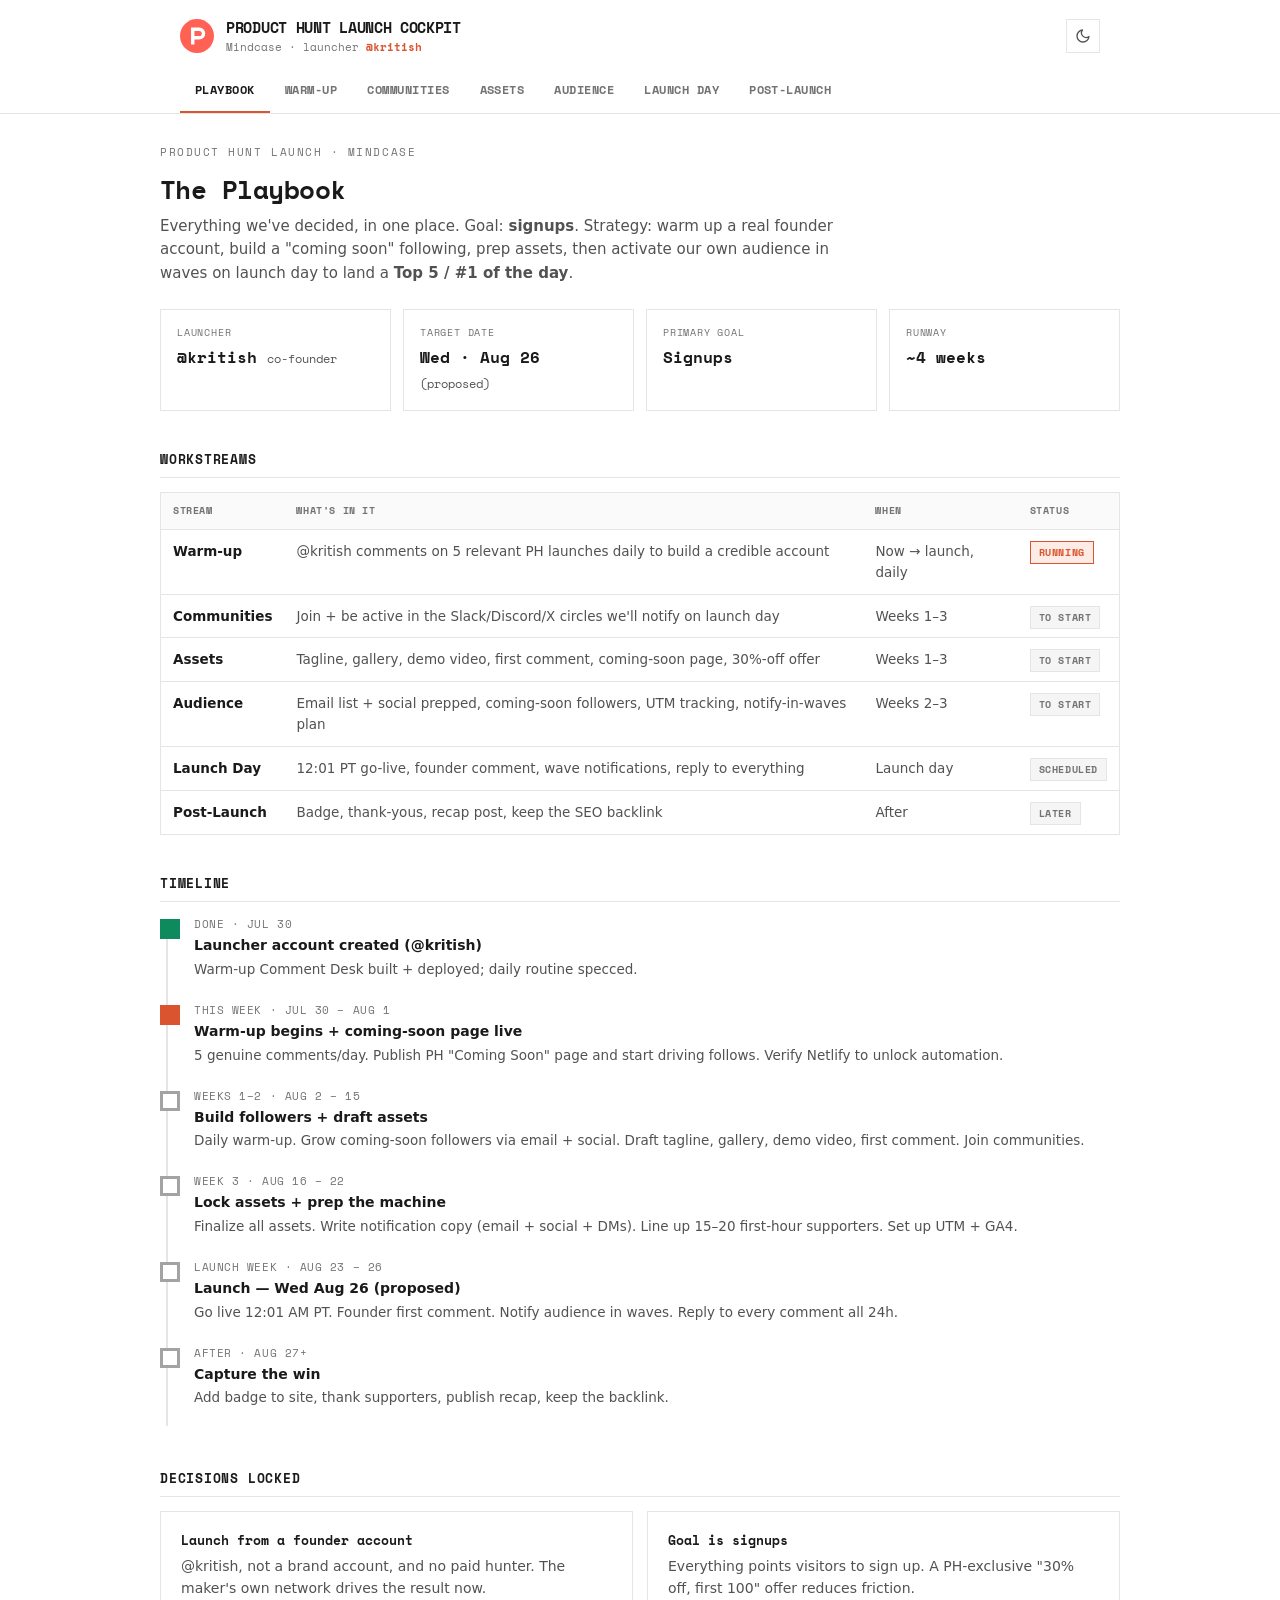
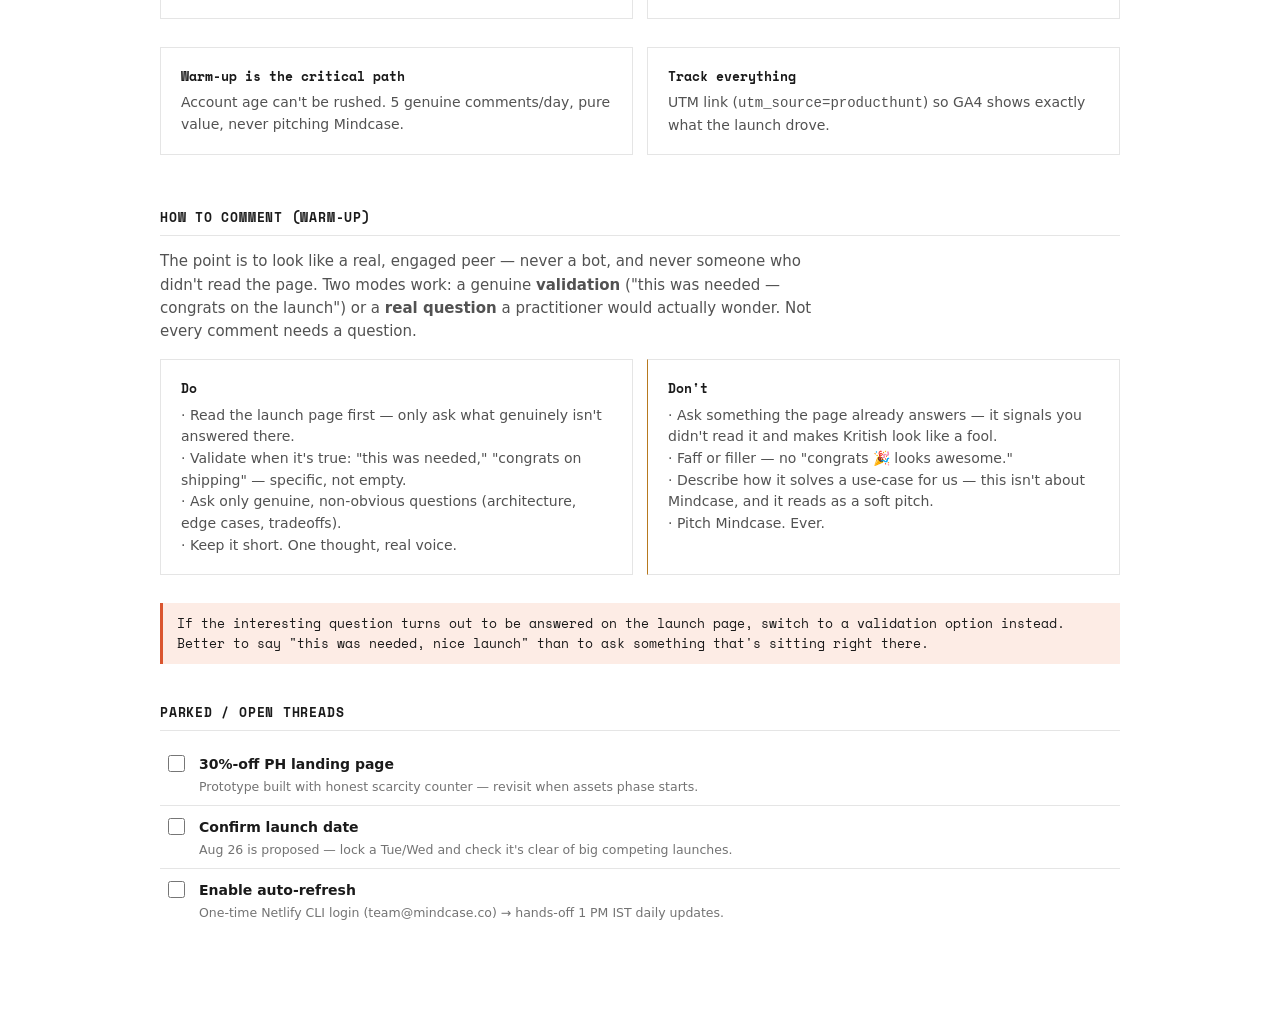
==== index.html @ d320690a "Product Hunt Launch Cockpit — warm-up dashboard + playbook Co-Authored-By: Claude Opus 4.8 <noreply@" ====
<!doctype html>
<html lang="en">
<head>
<meta charset="utf-8" />
<meta name="viewport" content="width=device-width, initial-scale=1" />
<title>Playbook · Launch Cockpit</title>
<link rel="preconnect" href="https://fonts.googleapis.com" />
<link rel="preconnect" href="https://fonts.gstatic.com" crossorigin />
<link href="https://fonts.googleapis.com/css2?family=Space+Mono:ital,wght@0,400;0,700;1,400&display=swap" rel="stylesheet" />
<link rel="stylesheet" href="style.css" />
<style>
  .hero-facts{ display:grid; grid-template-columns:repeat(4,1fr); gap:12px; margin-top:24px; }
  @media (max-width:680px){ .hero-facts{ grid-template-columns:1fr 1fr; } }
  .fact{ border:1px solid var(--line); padding:15px 16px; background:var(--surface); }
  .fact .k{ color:var(--ink-faint); }
  .fact .k{ font-family:var(--mono); font-size:10px; text-transform:uppercase; letter-spacing:.08em; color:var(--ink-faint); }
  .fact .v{ font-family:var(--mono); font-size:16px; font-weight:700; margin-top:5px; }
  .fact .v small{ font-size:12px; color:var(--ink-soft); font-weight:400; }
</style>
</head>
<body data-page="playbook">
<div id="app-nav"></div>

<div class="wrap page">
  <div class="kicker">Product Hunt launch · Mindcase</div>
  <h2 class="title">The Playbook</h2>
  <p class="lead">Everything we've decided, in one place. Goal: <b>signups</b>. Strategy: warm up a real founder account, build a "coming soon" following, prep assets, then activate our own audience in waves on launch day to land a <b>Top&nbsp;5 / #1 of the day</b>.</p>

  <div class="hero-facts">
    <div class="fact"><div class="k">Launcher</div><div class="v">@kritish <small>co-founder</small></div></div>
    <div class="fact"><div class="k">Target date</div><div class="v">Wed · Aug 26 <small>(proposed)</small></div></div>
    <div class="fact"><div class="k">Primary goal</div><div class="v">Signups</div></div>
    <div class="fact"><div class="k">Runway</div><div class="v">~4 weeks</div></div>
  </div>

  <!-- ===== Workstreams ===== -->
  <div class="section">
    <h3>Workstreams</h3>
    <div class="tbl-scroll">
      <table class="data">
        <thead><tr><th>Stream</th><th>What's in it</th><th>When</th><th>Status</th></tr></thead>
        <tbody>
          <tr><td><b>Warm-up</b></td><td>@kritish comments on 5 relevant PH launches daily to build a credible account</td><td>Now → launch, daily</td><td><span class="pill active">Running</span></td></tr>
          <tr><td><b>Communities</b></td><td>Join + be active in the Slack/Discord/X circles we'll notify on launch day</td><td>Weeks 1–3</td><td><span class="pill todo">To start</span></td></tr>
          <tr><td><b>Assets</b></td><td>Tagline, gallery, demo video, first comment, coming-soon page, 30%-off offer</td><td>Weeks 1–3</td><td><span class="pill todo">To start</span></td></tr>
          <tr><td><b>Audience</b></td><td>Email list + social prepped, coming-soon followers, UTM tracking, notify-in-waves plan</td><td>Weeks 2–3</td><td><span class="pill todo">To start</span></td></tr>
          <tr><td><b>Launch Day</b></td><td>12:01 PT go-live, founder comment, wave notifications, reply to everything</td><td>Launch day</td><td><span class="pill todo">Scheduled</span></td></tr>
          <tr><td><b>Post-Launch</b></td><td>Badge, thank-yous, recap post, keep the SEO backlink</td><td>After</td><td><span class="pill todo">Later</span></td></tr>
        </tbody>
      </table>
    </div>
  </div>

  <!-- ===== Timeline ===== -->
  <div class="section">
    <h3>Timeline</h3>
    <ul class="timeline">
      <li class="done"><div class="tl-when">Done · Jul 30</div><div class="tl-what">Launcher account created (@kritish)</div><div class="tl-detail">Warm-up Comment Desk built + deployed; daily routine specced.</div></li>
      <li class="now"><div class="tl-when">This week · Jul 30 – Aug 1</div><div class="tl-what">Warm-up begins + coming-soon page live</div><div class="tl-detail">5 genuine comments/day. Publish PH "Coming Soon" page and start driving follows. Verify Netlify to unlock automation.</div></li>
      <li><div class="tl-when">Weeks 1–2 · Aug 2 – 15</div><div class="tl-what">Build followers + draft assets</div><div class="tl-detail">Daily warm-up. Grow coming-soon followers via email + social. Draft tagline, gallery, demo video, first comment. Join communities.</div></li>
      <li><div class="tl-when">Week 3 · Aug 16 – 22</div><div class="tl-what">Lock assets + prep the machine</div><div class="tl-detail">Finalize all assets. Write notification copy (email + social + DMs). Line up 15–20 first-hour supporters. Set up UTM + GA4.</div></li>
      <li><div class="tl-when">Launch week · Aug 23 – 26</div><div class="tl-what">Launch — Wed Aug 26 (proposed)</div><div class="tl-detail">Go live 12:01 AM PT. Founder first comment. Notify audience in waves. Reply to every comment all 24h.</div></li>
      <li><div class="tl-when">After · Aug 27+</div><div class="tl-what">Capture the win</div><div class="tl-detail">Add badge to site, thank supporters, publish recap, keep the backlink.</div></li>
    </ul>
  </div>

  <!-- ===== Decisions ===== -->
  <div class="section">
    <h3>Decisions locked</h3>
    <div class="grid2">
      <div class="panel"><h4>Launch from a founder account</h4><p>@kritish, not a brand account, and no paid hunter. The maker's own network drives the result now.</p></div>
      <div class="panel"><h4>Goal is signups</h4><p>Everything points visitors to sign up. A PH-exclusive "30% off, first 100" offer reduces friction.</p></div>
      <div class="panel"><h4>Warm-up is the critical path</h4><p>Account age can't be rushed. 5 genuine comments/day, pure value, never pitching Mindcase.</p></div>
      <div class="panel"><h4>Track everything</h4><p>UTM link (<code>utm_source=producthunt</code>) so GA4 shows exactly what the launch drove.</p></div>
    </div>
  </div>

  <!-- ===== Comment principles ===== -->
  <div class="section">
    <h3>How to comment (warm-up)</h3>
    <p class="lead">The point is to look like a real, engaged peer — never a bot, and never someone who didn't read the page. Two modes work: a genuine <b>validation</b> ("this was needed — congrats on the launch") or a <b>real question</b> a practitioner would actually wonder. Not every comment needs a question.</p>
    <div class="grid2" style="margin-top:16px;">
      <div class="panel"><h4>Do</h4><p>
        · Read the launch page first — only ask what genuinely isn't answered there.<br>
        · Validate when it's true: "this was needed," "congrats on shipping" — specific, not empty.<br>
        · Ask only genuine, non-obvious questions (architecture, edge cases, tradeoffs).<br>
        · Keep it short. One thought, real voice.
      </p></div>
      <div class="panel" style="border-left-color:var(--warn);"><h4>Don't</h4><p>
        · Ask something the page already answers — it signals you didn't read it and makes Kritish look like a fool.<br>
        · Faff or filler — no "congrats 🎉 looks awesome."<br>
        · Describe how it solves a use-case for us — this isn't about Mindcase, and it reads as a soft pitch.<br>
        · Pitch Mindcase. Ever.
      </p></div>
    </div>
    <div class="callout">If the interesting question turns out to be answered on the launch page, switch to a validation option instead. Better to say "this was needed, nice launch" than to ask something that's sitting right there.</div>
  </div>

  <!-- ===== Parked ===== -->
  <div class="section">
    <h3>Parked / open threads</h3>
    <ul class="checklist">
      <li data-key="parked-landing"><input type="checkbox"/><div class="ci-body"><b>30%-off PH landing page</b><span>Prototype built with honest scarcity counter — revisit when assets phase starts.</span></div></li>
      <li data-key="parked-date"><input type="checkbox"/><div class="ci-body"><b>Confirm launch date</b><span>Aug 26 is proposed — lock a Tue/Wed and check it's clear of big competing launches.</span></div></li>
      <li data-key="parked-netlify"><input type="checkbox"/><div class="ci-body"><b>Enable auto-refresh</b><span>One-time Netlify CLI login (team@mindcase.co) → hands-off 1 PM IST daily updates.</span></div></li>
    </ul>
  </div>
</div>

<script src="nav.js"></script>
</body>
</html>
---- style.css ----
/* ============================================================
   Mindcase × Product Hunt — Launch Cockpit · shared styles
   Monochrome brand base · Space Mono · sharp corners · PH-orange accent
   ============================================================ */
:root{
  --bg:#ffffff; --surface:#ffffff; --muted:#f5f5f5; --muted2:#fafafa;
  --ink:#1a1a1a; --ink-soft:#525252; --ink-faint:#737373; --ink-ghost:#a3a3a3;
  --line:#e5e5e5; --line-strong:#0a0a0a;
  --primary:#0a0a0a; --primary-fg:#ffffff;
  --ph:#DA552F; --ph-hover:#c4441f; --ph-soft:#fdece5; --ph-line:#f3c9b9;
  --good:#0f8a5f; --good-soft:#e2f4ec;
  --warn:#b7791f; --warn-soft:#fbf0da;
  --mono:"Space Mono", ui-monospace, SFMono-Regular, Menlo, monospace;
  --sans:ui-sans-serif, system-ui, -apple-system, "Segoe UI", Helvetica, Arial, sans-serif;
  --radius:0px; --maxw:960px;
}
@media (prefers-color-scheme: dark){
  :root{
    --bg:#0d0c0b; --surface:#161412; --muted:#1e1b19; --muted2:#141210;
    --ink:#f5f2ef; --ink-soft:#a8a09a; --ink-faint:#7c736c; --ink-ghost:#57504a;
    --line:#2a2622; --line-strong:#f5f2ef;
    --primary:#f5f2ef; --primary-fg:#0d0c0b;
    --ph:#FF6B43; --ph-hover:#ff855f; --ph-soft:#2c1912; --ph-line:#5a2e1f;
    --good:#37c088; --good-soft:#16261f;
    --warn:#e0a94a; --warn-soft:#2a2213;
  }
}
:root[data-theme="light"]{
  --bg:#fff;--surface:#fff;--muted:#f5f5f5;--muted2:#fafafa;--ink:#1a1a1a;--ink-soft:#525252;--ink-faint:#737373;--ink-ghost:#a3a3a3;--line:#e5e5e5;--line-strong:#0a0a0a;--primary:#0a0a0a;--primary-fg:#fff;--ph:#DA552F;--ph-hover:#c4441f;--ph-soft:#fdece5;--ph-line:#f3c9b9;--good:#0f8a5f;--good-soft:#e2f4ec;--warn:#b7791f;--warn-soft:#fbf0da;
}
:root[data-theme="dark"]{
  --bg:#0d0c0b;--surface:#161412;--muted:#1e1b19;--muted2:#141210;--ink:#f5f2ef;--ink-soft:#a8a09a;--ink-faint:#7c736c;--ink-ghost:#57504a;--line:#2a2622;--line-strong:#f5f2ef;--primary:#f5f2ef;--primary-fg:#0d0c0b;--ph:#FF6B43;--ph-hover:#ff855f;--ph-soft:#2c1912;--ph-line:#5a2e1f;--good:#37c088;--good-soft:#16261f;--warn:#e0a94a;--warn-soft:#2a2213;
}
*{box-sizing:border-box;}
html,body{margin:0;}
body{ background:var(--bg); color:var(--ink); font-family:var(--sans); line-height:1.55; -webkit-font-smoothing:antialiased; }
.wrap{ max-width:var(--maxw); margin:0 auto; padding:0 20px; }
a{ color:var(--ph); }

/* ---------- Header + Tabs ---------- */
#app-nav .topbar{ background:var(--surface); border-bottom:1px solid var(--line); position:sticky; top:0; z-index:30; }
.nav-in{ max-width:var(--maxw); margin:0 auto; padding:16px 20px 0; }
.nav-top{ display:flex; align-items:center; justify-content:space-between; gap:16px; padding-bottom:14px; }
.nav-brand{ display:flex; align-items:center; gap:12px; }
.theme-toggle{ flex:none; width:34px; height:34px; display:grid; place-items:center; background:var(--surface); color:var(--ink-soft); border:1px solid var(--line); cursor:pointer; transition:color .12s ease, border-color .12s ease; }
.theme-toggle:hover{ color:var(--ink); border-color:var(--ink-soft); }
.nav-brand .ph-logo{ width:34px; height:34px; flex:none; }
.nav-brand h1{ font-family:var(--mono); font-size:15px; font-weight:700; margin:0; letter-spacing:-.02em; text-transform:uppercase; }
.nav-brand .sub{ font-family:var(--mono); font-size:11px; color:var(--ink-faint); }
.nav-brand .sub b{ color:var(--ph); }
.tabs{ display:flex; gap:0; overflow-x:auto; scrollbar-width:none; }
.tabs::-webkit-scrollbar{ display:none; }
.tab{ font-family:var(--mono); font-size:12px; font-weight:700; text-transform:uppercase; letter-spacing:.04em;
  color:var(--ink-faint); text-decoration:none; padding:11px 15px; white-space:nowrap; border-bottom:2px solid transparent; }
.tab:hover{ color:var(--ink); }
.tab.active{ color:var(--ink); border-bottom-color:var(--ph); }

/* ---------- Page scaffolding ---------- */
.page{ padding:30px 0 90px; }
.kicker{ font-family:var(--mono); font-size:11px; letter-spacing:.14em; text-transform:uppercase; color:var(--ink-faint); }
.page h2.title{ font-family:var(--mono); font-size:26px; letter-spacing:-.02em; margin:8px 0 6px; }
.lead{ color:var(--ink-soft); font-size:15px; max-width:72ch; margin:0; }

.section{ margin-top:38px; }
.section > h3{ font-family:var(--mono); font-size:13px; text-transform:uppercase; letter-spacing:.06em; color:var(--ink); margin:0 0 14px; padding-bottom:8px; border-bottom:1px solid var(--line); }

.panel{ background:var(--surface); border:1px solid var(--line); padding:18px 20px; margin-bottom:14px; }
.panel h4{ font-family:var(--mono); font-size:13px; margin:0 0 6px; }
.panel p{ margin:0; color:var(--ink-soft); font-size:14px; }
.grid2{ display:grid; grid-template-columns:1fr 1fr; gap:14px; }
@media (max-width:680px){ .grid2{ grid-template-columns:1fr; } }

/* ---------- Status pills ---------- */
.pill{ font-family:var(--mono); font-size:10px; font-weight:700; text-transform:uppercase; letter-spacing:.06em; padding:3px 8px; white-space:nowrap; }
.pill.done{ background:var(--good-soft); color:var(--good); border:1px solid var(--good); }
.pill.active{ background:var(--ph-soft); color:var(--ph); border:1px solid var(--ph); }
.pill.todo{ background:var(--muted); color:var(--ink-faint); border:1px solid var(--line); }
.pill.block{ background:var(--warn-soft); color:var(--warn); border:1px solid var(--warn); }

/* ---------- Tables ---------- */
.tbl-scroll{ overflow-x:auto; border:1px solid var(--line); }
table.data{ width:100%; border-collapse:collapse; font-size:13.5px; min-width:520px; }
table.data th{ font-family:var(--mono); font-size:10px; text-transform:uppercase; letter-spacing:.06em; text-align:left; color:var(--ink-faint); background:var(--muted2); padding:10px 12px; border-bottom:1px solid var(--line); }
table.data td{ padding:11px 12px; border-bottom:1px solid var(--line); color:var(--ink-soft); vertical-align:top; }
table.data tr:last-child td{ border-bottom:none; }
table.data td b, table.data td strong{ color:var(--ink); }

/* ---------- Timeline ---------- */
.timeline{ position:relative; margin:0; padding:0 0 0 26px; list-style:none; }
.timeline::before{ content:""; position:absolute; left:6px; top:4px; bottom:4px; width:2px; background:var(--line); }
.timeline li{ position:relative; padding:0 0 22px 8px; }
.timeline li::before{ content:""; position:absolute; left:-26px; top:3px; width:14px; height:14px; background:var(--surface); border:3px solid var(--ink-ghost); }
.timeline li.now::before{ border-color:var(--ph); background:var(--ph); }
.timeline li.done::before{ border-color:var(--good); background:var(--good); }
.timeline .tl-when{ font-family:var(--mono); font-size:11px; text-transform:uppercase; letter-spacing:.05em; color:var(--ink-faint); }
.timeline .tl-what{ font-weight:700; font-size:14px; margin-top:2px; }
.timeline .tl-detail{ color:var(--ink-soft); font-size:13.5px; margin-top:2px; }

/* ---------- Checklist ---------- */
.checklist{ list-style:none; margin:0; padding:0; display:flex; flex-direction:column; gap:2px; }
.checklist li{ display:flex; gap:11px; align-items:flex-start; padding:9px 4px; border-bottom:1px solid var(--line); }
.checklist li:last-child{ border-bottom:none; }
.checklist input[type=checkbox]{ width:17px; height:17px; margin-top:1px; accent-color:var(--good); flex:none; cursor:pointer; }
.checklist .ci-body{ font-size:14px; }
.checklist .ci-body span{ display:block; color:var(--ink-faint); font-size:12.5px; margin-top:1px; }
.checklist li.checked .ci-body > b{ text-decoration:line-through; color:var(--ink-faint); }

/* ---------- Buttons ---------- */
.btn, button.act{
  font-family:var(--mono); font-size:12px; font-weight:700; text-transform:uppercase; letter-spacing:.04em;
  border-radius:var(--radius); cursor:pointer; padding:9px 15px; border:1px solid var(--line-strong);
  background:var(--surface); color:var(--ink); text-decoration:none; display:inline-flex; align-items:center; gap:7px;
  transition:background .12s ease, color .12s ease, border-color .12s ease;
}
.btn:hover, button.act:hover{ background:var(--muted); border-color:var(--ph); color:var(--ph); }
.btn-primary{ background:var(--ph); color:#fff; border-color:var(--ph); }
.btn-primary:hover{ background:var(--ph-hover); color:#fff; }

/* ---------- Callout ---------- */
.callout{ font-family:var(--mono); font-size:12.5px; background:var(--ph-soft); color:var(--ink); border-left:3px solid var(--ph); padding:11px 14px; margin:14px 0; }
.callout.warn{ background:var(--warn-soft); border-left-color:var(--warn); }

@media (prefers-reduced-motion: reduce){ *{ transition:none !important; } }
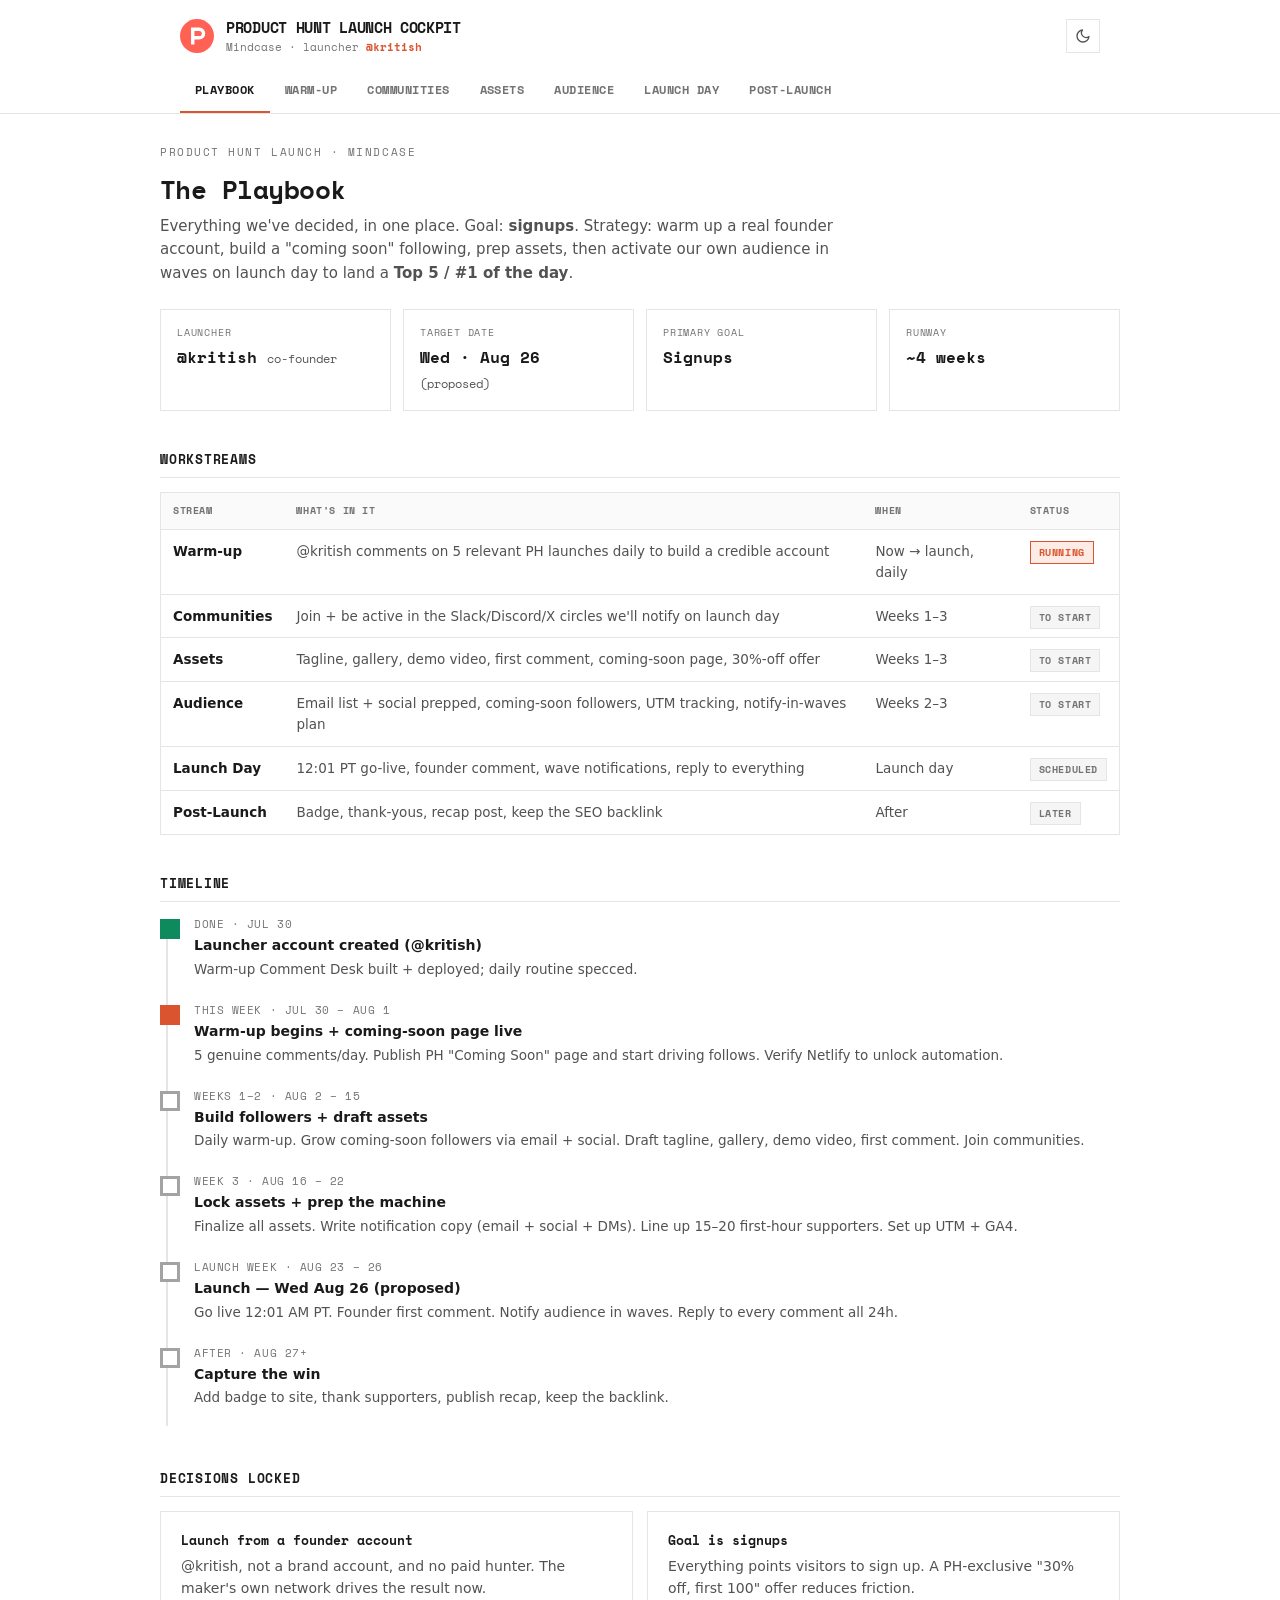
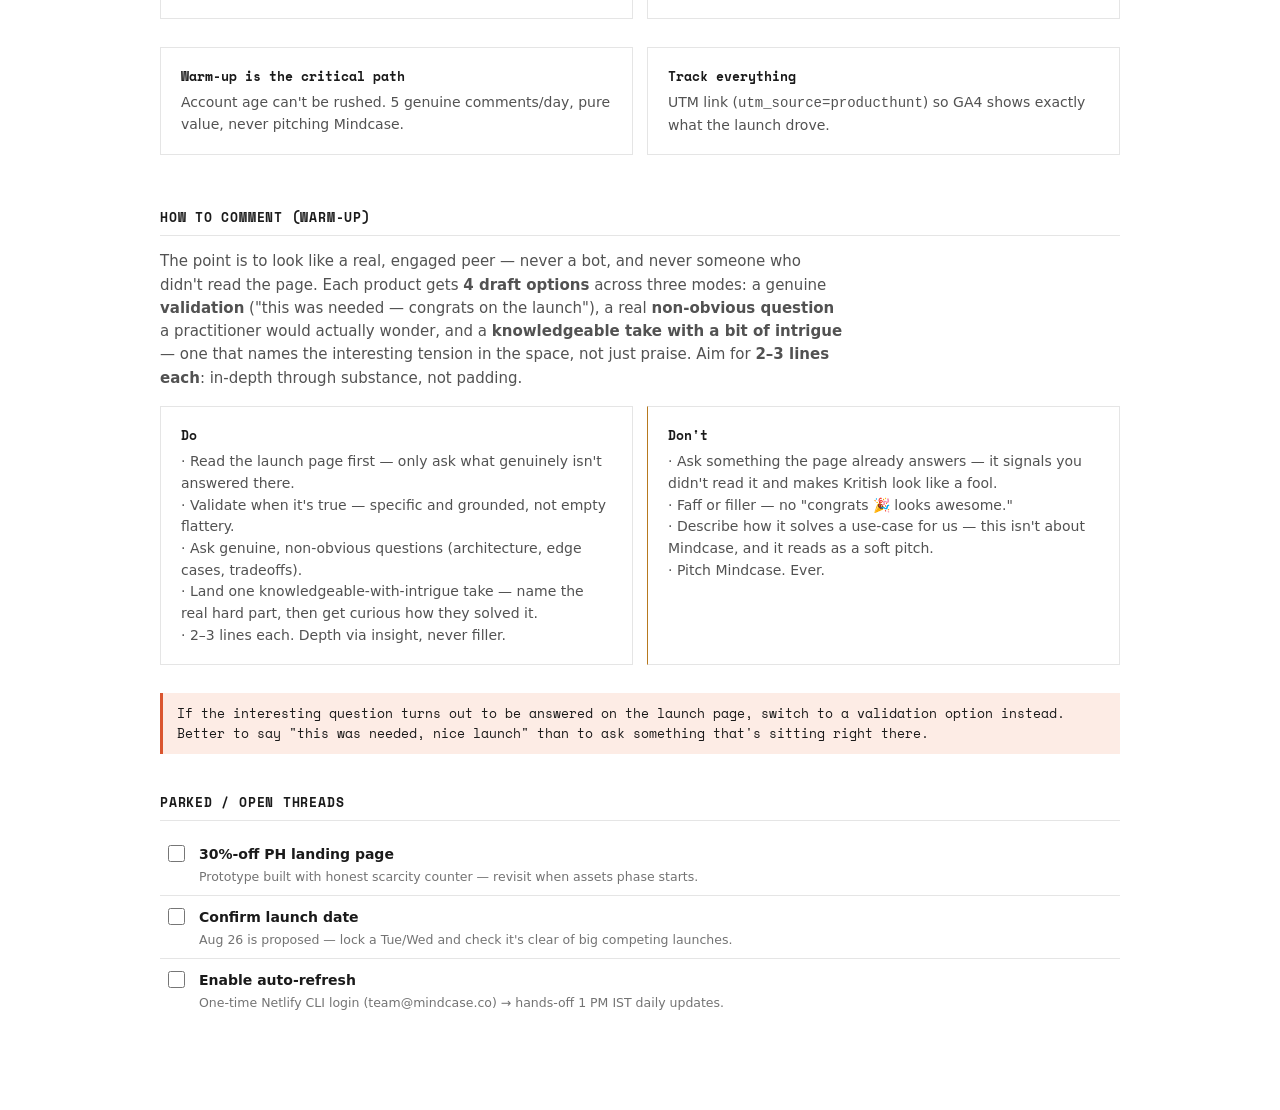
==== commit 8f5d902d: "Comments: 4 options/pick (add knowledgeable-with-intrigue), 2-3 lines, deeper Co-Authored-By: Claude" ====
--- a/index.html
+++ b/index.html
@@ -78,13 +78,14 @@
   <!-- ===== Comment principles ===== -->
   <div class="section">
     <h3>How to comment (warm-up)</h3>
-    <p class="lead">The point is to look like a real, engaged peer — never a bot, and never someone who didn't read the page. Two modes work: a genuine <b>validation</b> ("this was needed — congrats on the launch") or a <b>real question</b> a practitioner would actually wonder. Not every comment needs a question.</p>
+    <p class="lead">The point is to look like a real, engaged peer — never a bot, and never someone who didn't read the page. Each product gets <b>4 draft options</b> across three modes: a genuine <b>validation</b> ("this was needed — congrats on the launch"), a real <b>non-obvious question</b> a practitioner would actually wonder, and a <b>knowledgeable take with a bit of intrigue</b> — one that names the interesting tension in the space, not just praise. Aim for <b>2–3 lines each</b>: in-depth through substance, not padding.</p>
     <div class="grid2" style="margin-top:16px;">
       <div class="panel"><h4>Do</h4><p>
         · Read the launch page first — only ask what genuinely isn't answered there.<br>
-        · Validate when it's true: "this was needed," "congrats on shipping" — specific, not empty.<br>
-        · Ask only genuine, non-obvious questions (architecture, edge cases, tradeoffs).<br>
-        · Keep it short. One thought, real voice.
+        · Validate when it's true — specific and grounded, not empty flattery.<br>
+        · Ask genuine, non-obvious questions (architecture, edge cases, tradeoffs).<br>
+        · Land one knowledgeable-with-intrigue take — name the real hard part, then get curious how they solved it.<br>
+        · 2–3 lines each. Depth via insight, never filler.
       </p></div>
       <div class="panel" style="border-left-color:var(--warn);"><h4>Don't</h4><p>
         · Ask something the page already answers — it signals you didn't read it and makes Kritish look like a fool.<br>
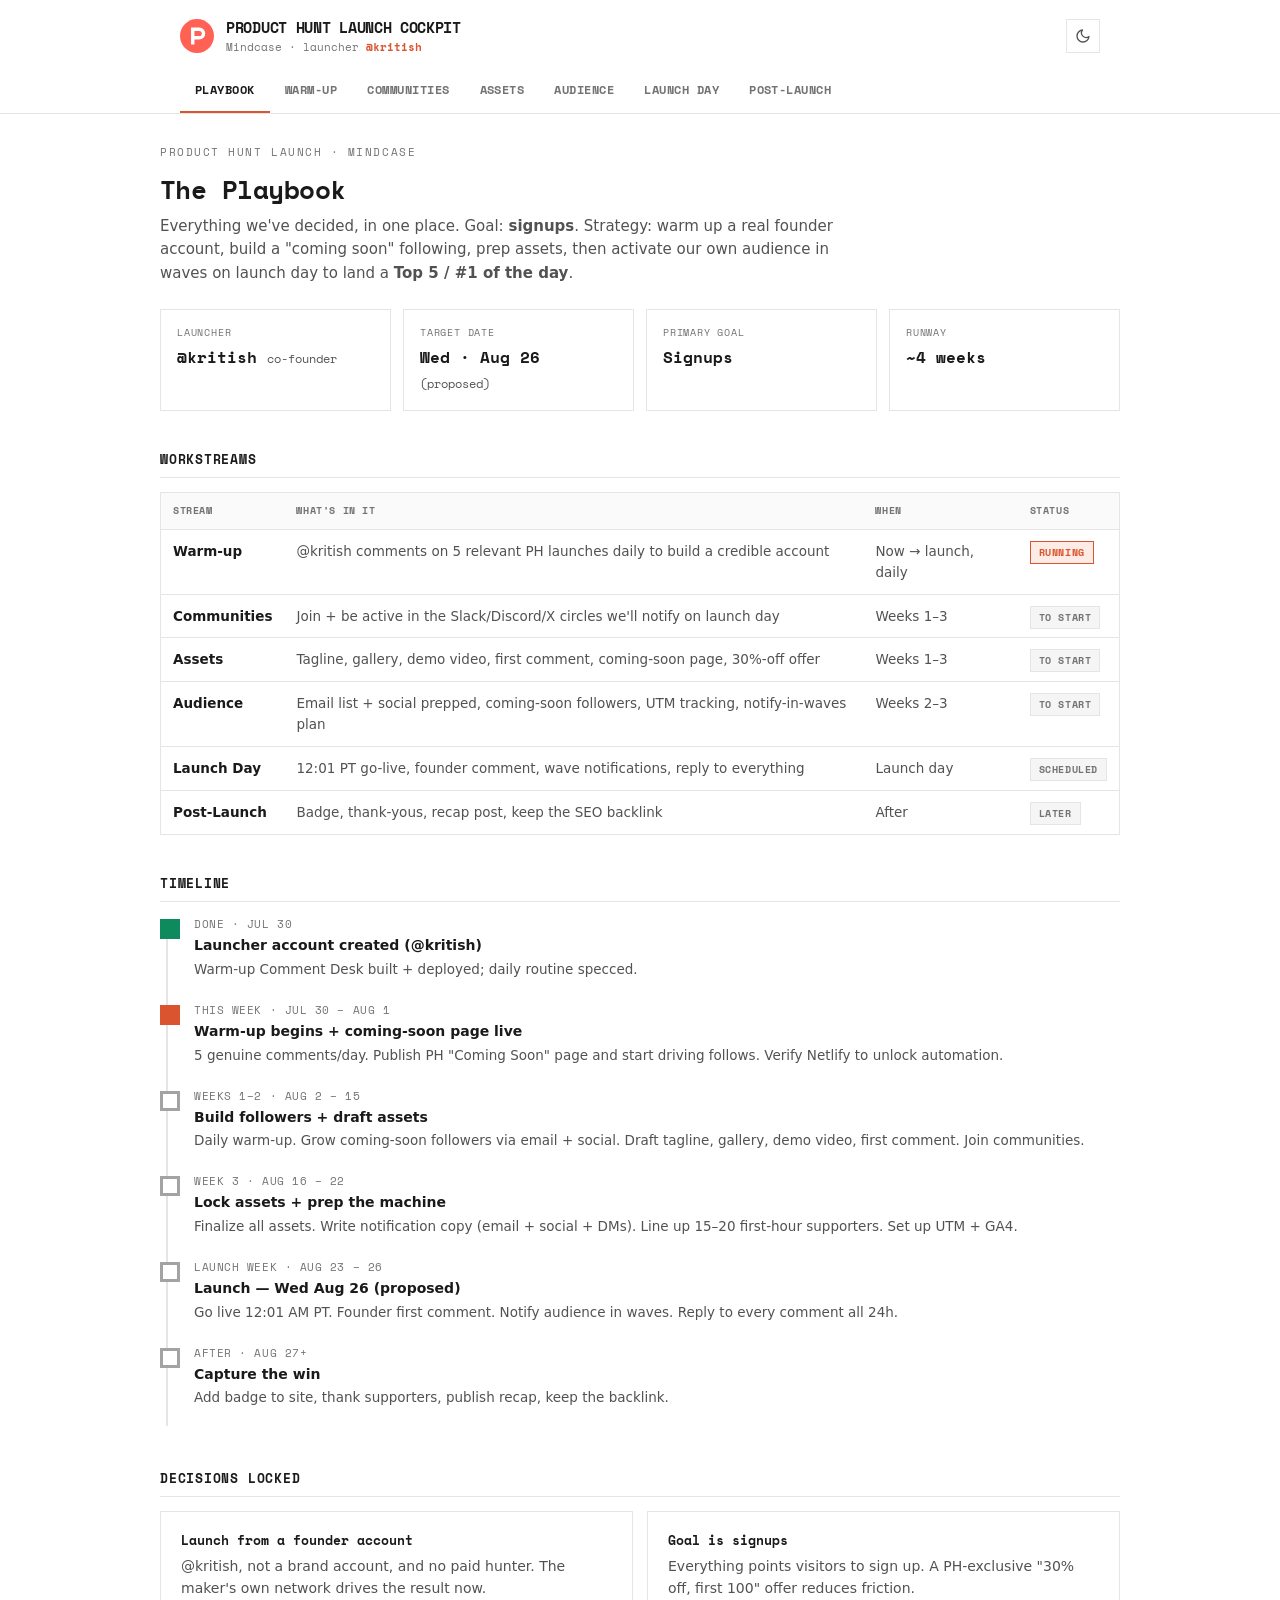
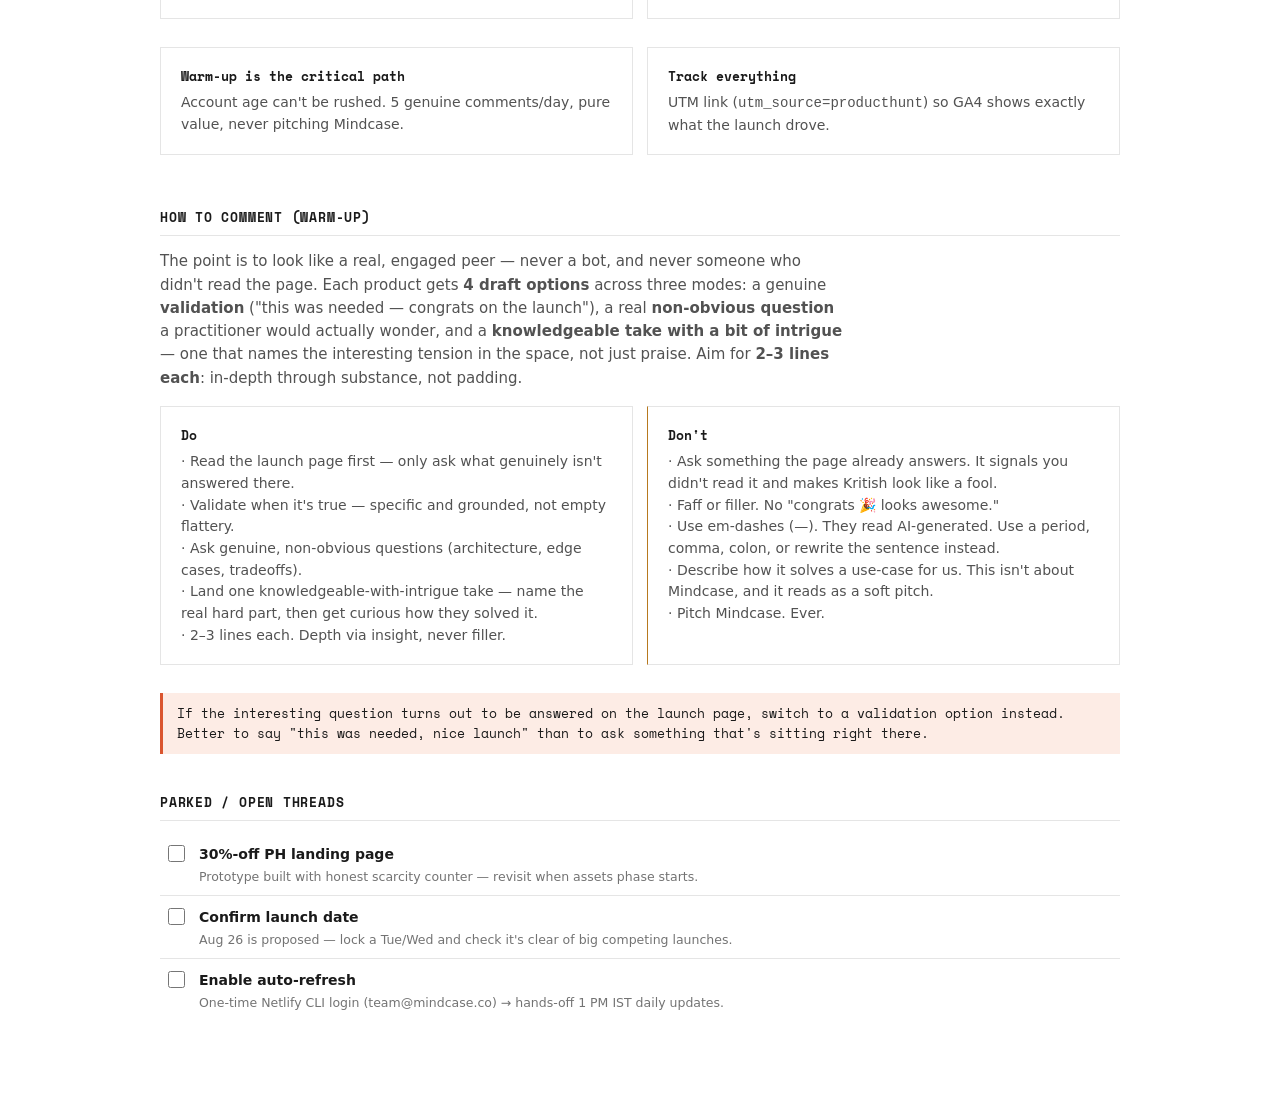
==== commit 0d2caa6a: "Add no em-dashes rule to Playbook and clean today's drafts. Future warm-up comments should use perio" ====
--- a/index.html
+++ b/index.html
@@ -88,9 +88,10 @@
         · 2–3 lines each. Depth via insight, never filler.
       </p></div>
       <div class="panel" style="border-left-color:var(--warn);"><h4>Don't</h4><p>
-        · Ask something the page already answers — it signals you didn't read it and makes Kritish look like a fool.<br>
-        · Faff or filler — no "congrats 🎉 looks awesome."<br>
-        · Describe how it solves a use-case for us — this isn't about Mindcase, and it reads as a soft pitch.<br>
+        · Ask something the page already answers. It signals you didn't read it and makes Kritish look like a fool.<br>
+        · Faff or filler. No "congrats 🎉 looks awesome."<br>
+        · Use em-dashes (—). They read AI-generated. Use a period, comma, colon, or rewrite the sentence instead.<br>
+        · Describe how it solves a use-case for us. This isn't about Mindcase, and it reads as a soft pitch.<br>
         · Pitch Mindcase. Ever.
       </p></div>
     </div>
